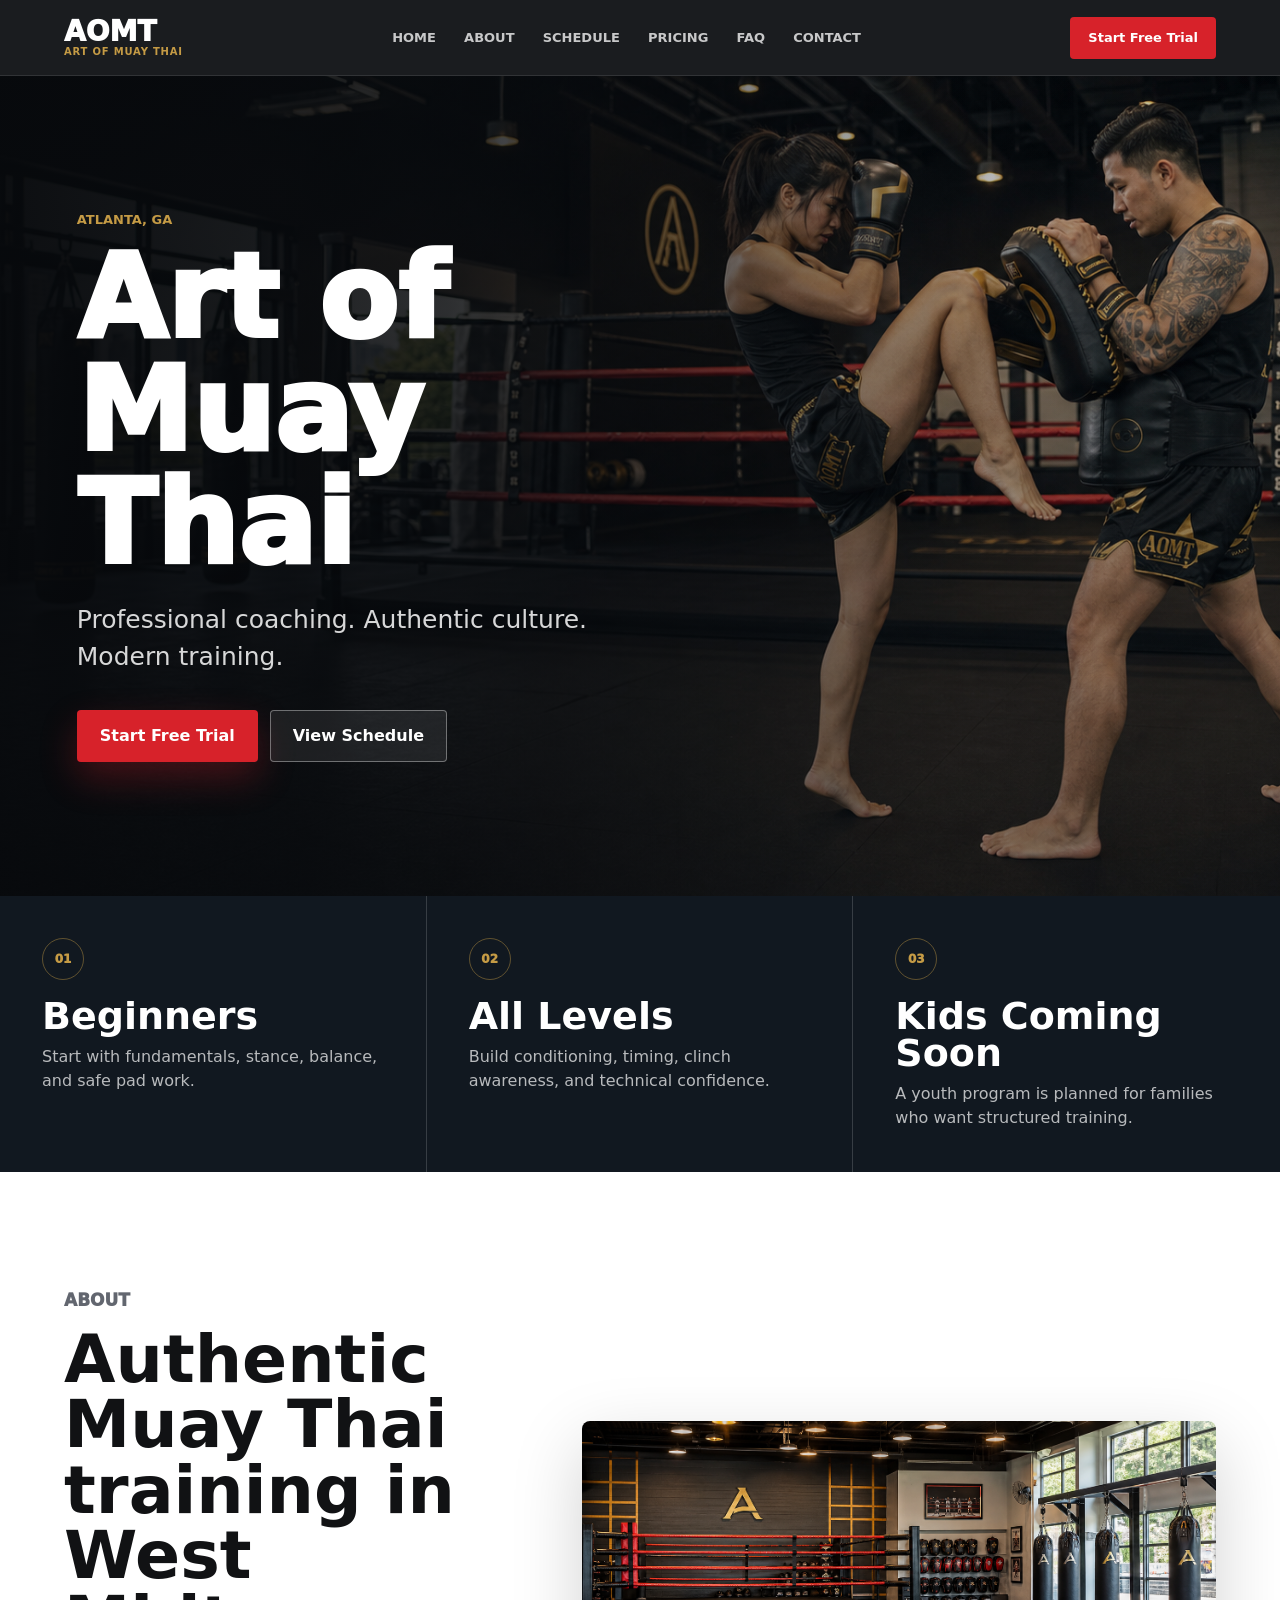
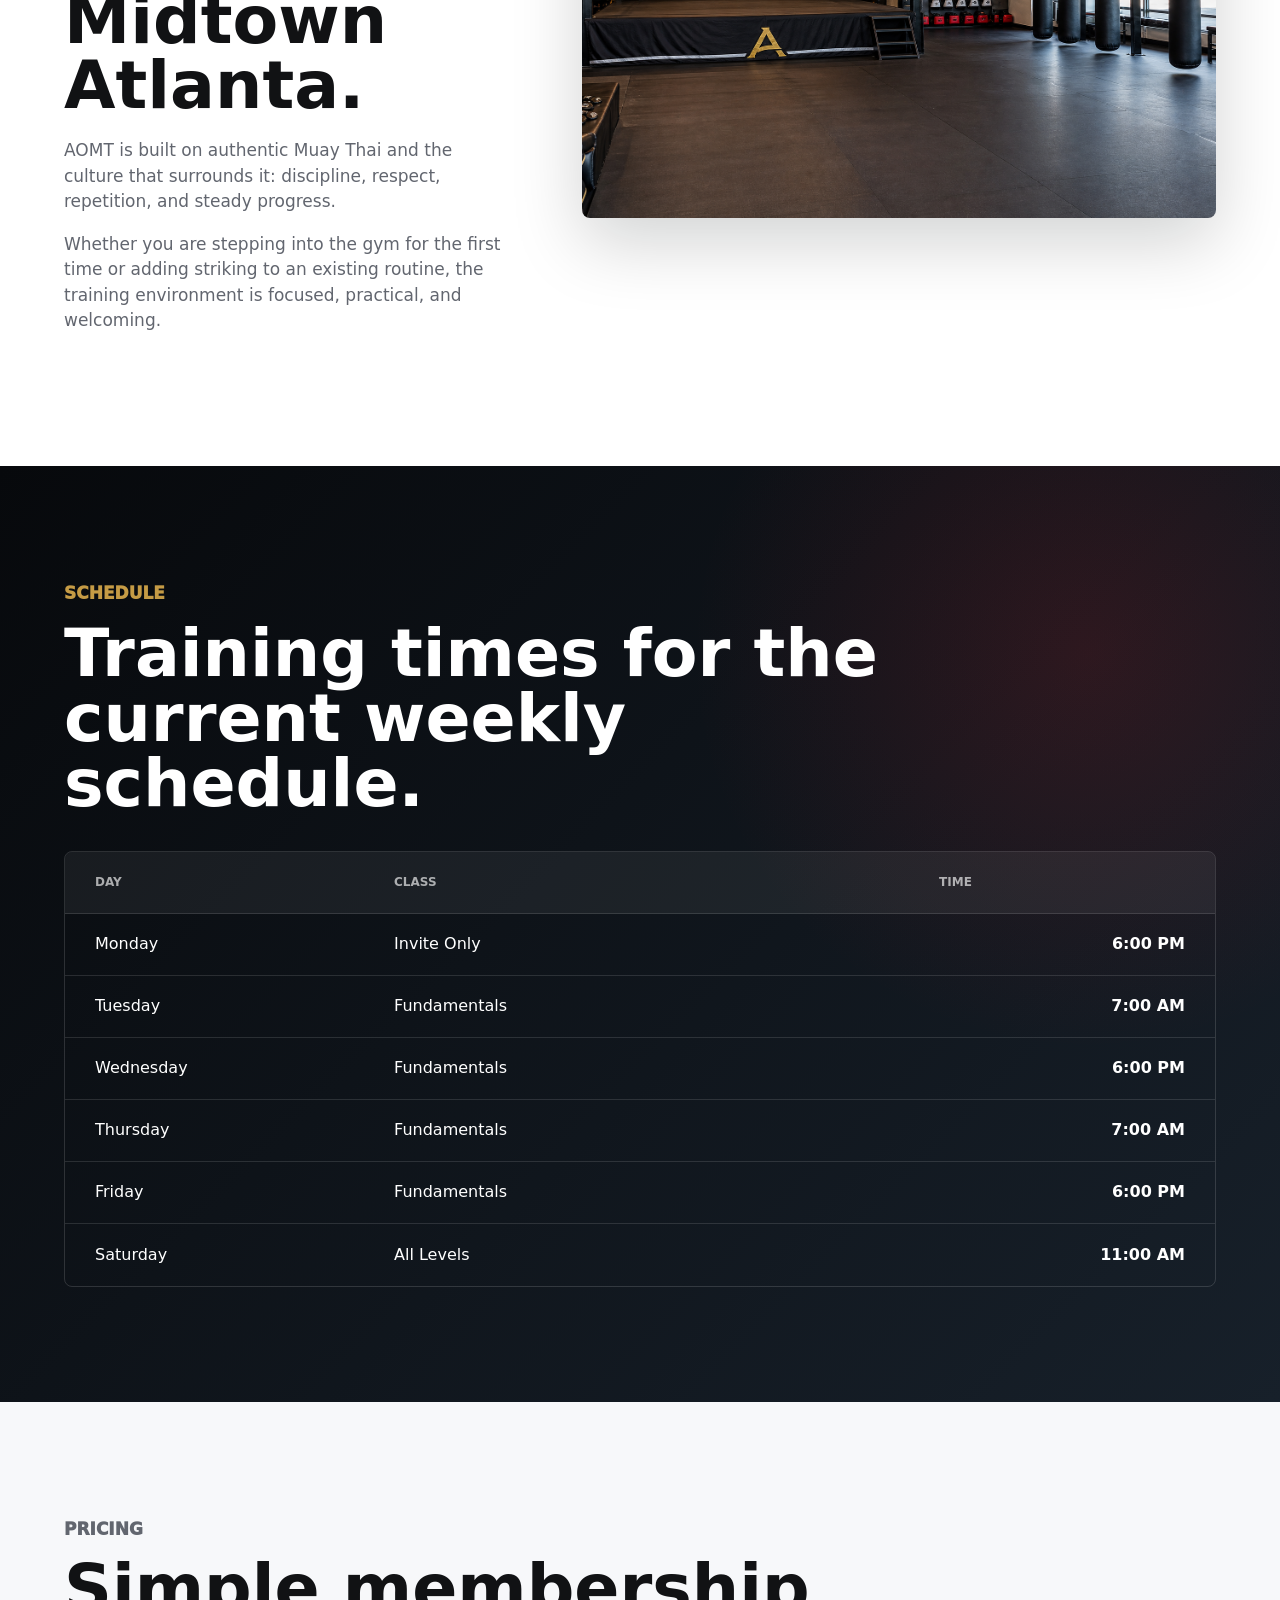
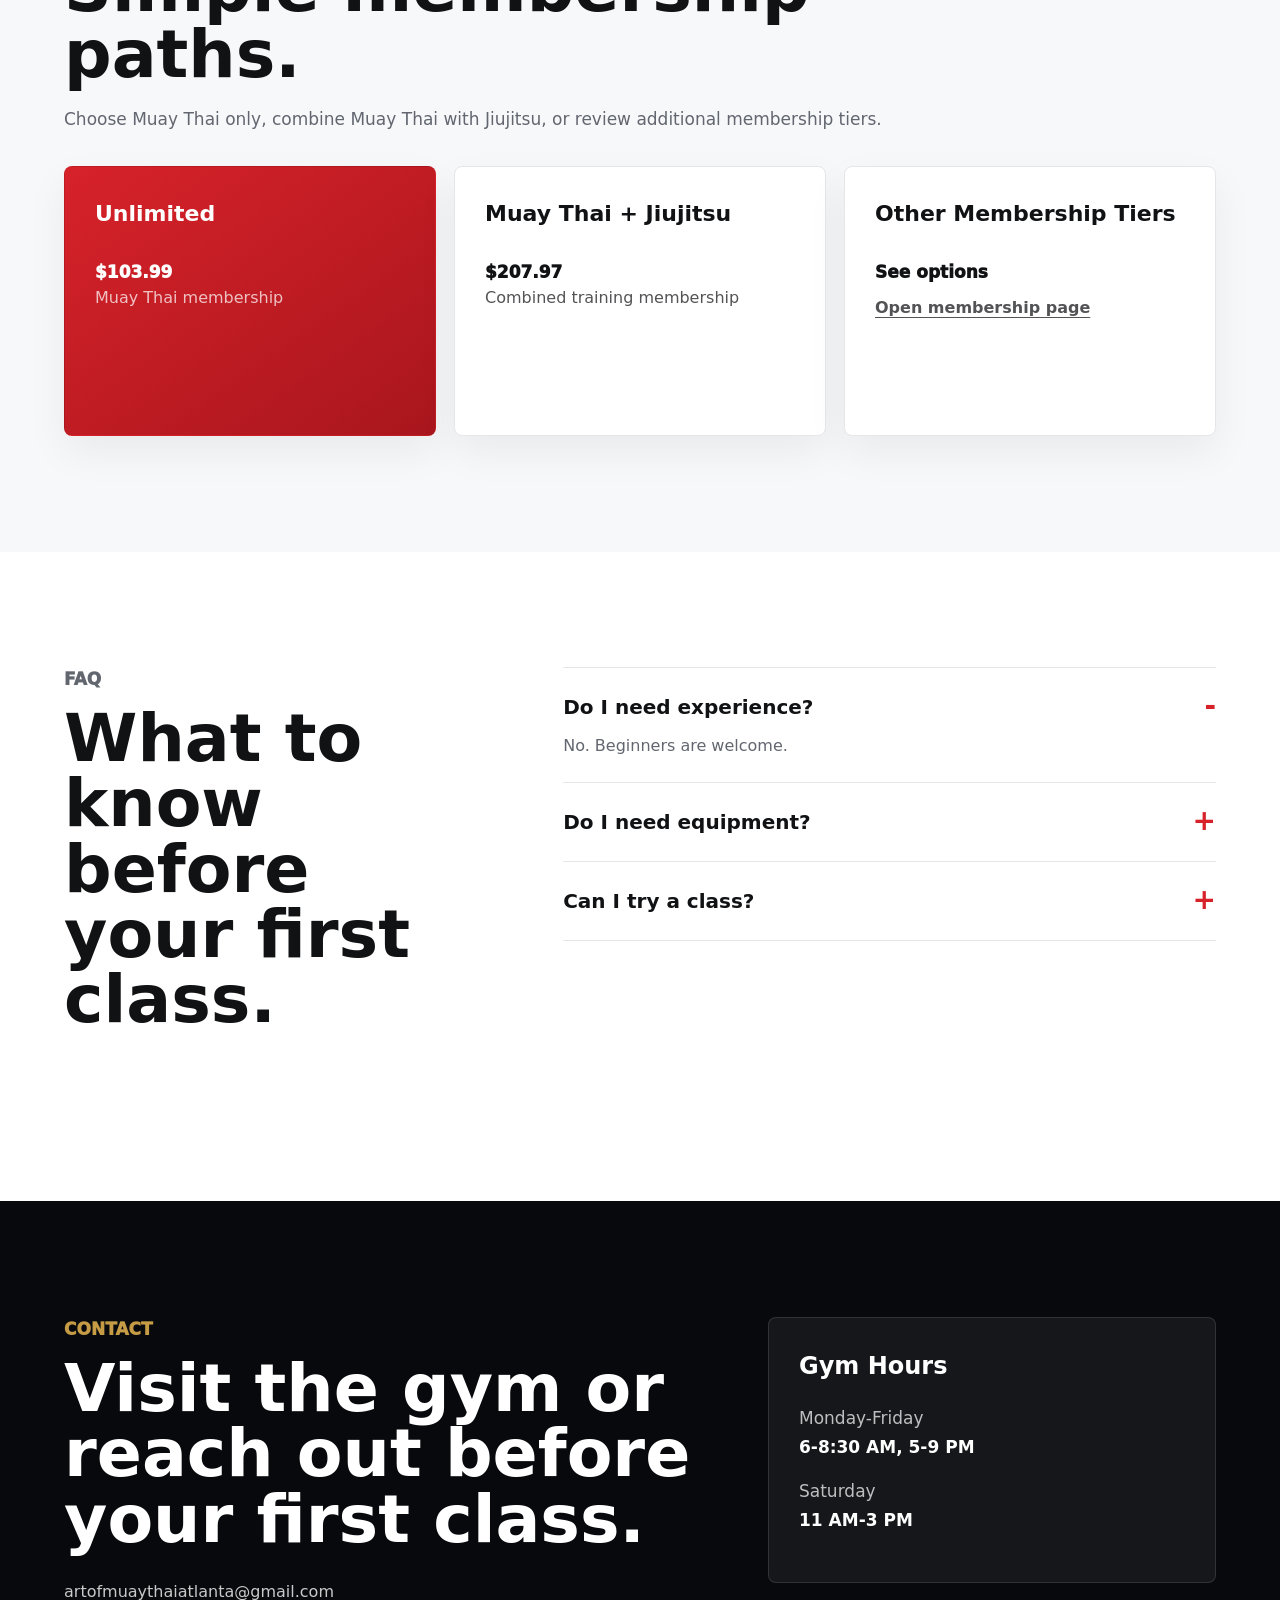
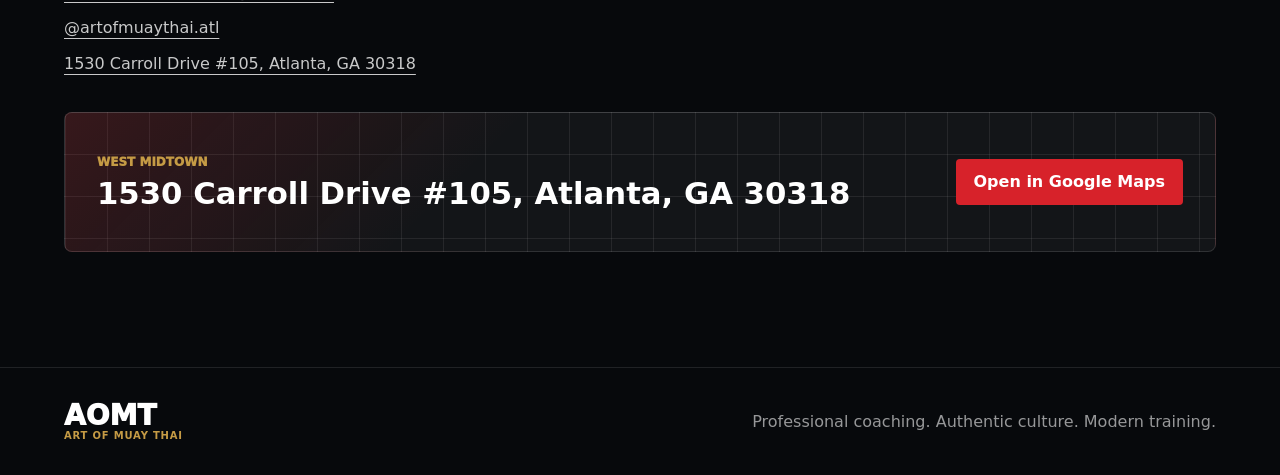
==== aomt-atlanta/index.html @ cd01ef22 "Add AOMT Atlanta mockup demo" ====
<!doctype html>
<html lang="en">
  <head>
    <meta charset="utf-8">
    <meta name="viewport" content="width=device-width, initial-scale=1">
    <title>AOMT | Art of Muay Thai Atlanta</title>
    <meta
      name="description"
      content="A polished one-page website concept for Art of Muay Thai in Atlanta."
    >
    <link rel="preload" href="./assets/aomt-hero.png" as="image">
    <link rel="stylesheet" href="./styles.css">
    <script defer src="./app.js"></script>
  </head>
  <body>
    <header class="site-header">
      <a class="brand" href="#home" aria-label="AOMT home">
        <span>AOMT</span>
        <small>Art of Muay Thai</small>
      </a>
      <nav class="site-nav" aria-label="Primary navigation">
        <a href="#home">Home</a>
        <a href="#about">About</a>
        <a href="#schedule">Schedule</a>
        <a href="#pricing">Pricing</a>
        <a href="#faq">FAQ</a>
        <a href="#contact">Contact</a>
      </nav>
      <a class="header-cta" href="mailto:artofmuaythaiatlanta@gmail.com?subject=Free%20Trial%20Class">
        Start Free Trial
      </a>
    </header>

    <main id="home">
      <section class="hero" aria-labelledby="hero-title">
        <img class="hero__image" src="./assets/aomt-hero.png" alt="Muay Thai athlete training with pads in a modern gym">
        <div class="hero__shade" aria-hidden="true"></div>
        <div class="hero__content">
          <p class="hero__location">Atlanta, GA</p>
          <h1 id="hero-title">Art of Muay Thai</h1>
          <p class="hero__copy">Professional coaching. Authentic culture. Modern training.</p>
          <div class="hero__actions">
            <a class="button button--primary" href="mailto:artofmuaythaiatlanta@gmail.com?subject=Free%20Trial%20Class">
              Start Free Trial
            </a>
            <a class="button button--secondary" href="#schedule">View Schedule</a>
          </div>
        </div>
      </section>

      <section class="program-strip" aria-label="Programs">
        <article>
          <span class="program-icon" aria-hidden="true">01</span>
          <h2>Beginners</h2>
          <p>Start with fundamentals, stance, balance, and safe pad work.</p>
        </article>
        <article>
          <span class="program-icon" aria-hidden="true">02</span>
          <h2>All Levels</h2>
          <p>Build conditioning, timing, clinch awareness, and technical confidence.</p>
        </article>
        <article>
          <span class="program-icon" aria-hidden="true">03</span>
          <h2>Kids Coming Soon</h2>
          <p>A youth program is planned for families who want structured training.</p>
        </article>
      </section>

      <section id="about" class="section section--about">
        <div class="section__copy">
          <p class="section-label">About</p>
          <h2>Authentic Muay Thai training in West Midtown Atlanta.</h2>
          <p>
            AOMT is built on authentic Muay Thai and the culture that surrounds it:
            discipline, respect, repetition, and steady progress.
          </p>
          <p>
            Whether you are stepping into the gym for the first time or adding
            striking to an existing routine, the training environment is focused,
            practical, and welcoming.
          </p>
        </div>
        <figure class="media-frame">
          <img src="./assets/aomt-facility.png" alt="Modern Muay Thai gym with ring, heavy bags, and training equipment">
        </figure>
      </section>

      <section id="schedule" class="section section--dark">
        <div class="section__intro">
          <p class="section-label">Schedule</p>
          <h2>Training times for the current weekly schedule.</h2>
        </div>
        <div class="schedule-table" role="table" aria-label="AOMT class schedule">
          <div role="row" class="schedule-table__head">
            <span role="columnheader">Day</span>
            <span role="columnheader">Class</span>
            <span role="columnheader">Time</span>
          </div>
          <div role="row"><span>Monday</span><span>Invite Only</span><strong>6:00 PM</strong></div>
          <div role="row"><span>Tuesday</span><span>Fundamentals</span><strong>7:00 AM</strong></div>
          <div role="row"><span>Wednesday</span><span>Fundamentals</span><strong>6:00 PM</strong></div>
          <div role="row"><span>Thursday</span><span>Fundamentals</span><strong>7:00 AM</strong></div>
          <div role="row"><span>Friday</span><span>Fundamentals</span><strong>6:00 PM</strong></div>
          <div role="row"><span>Saturday</span><span>All Levels</span><strong>11:00 AM</strong></div>
        </div>
      </section>

      <section id="pricing" class="section section--pricing">
        <div class="section__intro">
          <p class="section-label">Pricing</p>
          <h2>Simple membership paths.</h2>
          <p>Choose Muay Thai only, combine Muay Thai with Jiujitsu, or review additional membership tiers.</p>
        </div>
        <div class="pricing-grid">
          <article class="price-card price-card--featured">
            <h3>Unlimited</h3>
            <p class="price">$103.99</p>
            <span>Muay Thai membership</span>
          </article>
          <article class="price-card">
            <h3>Muay Thai + Jiujitsu</h3>
            <p class="price">$207.97</p>
            <span>Combined training membership</span>
          </article>
          <article class="price-card">
            <h3>Other Membership Tiers</h3>
            <p class="price price--link">See options</p>
            <a href="https://odysseyjiujitsu.wodify.com/OnlineSalesPage/Main?q=Memberships%7CLocationId%3D10611" target="_blank" rel="noreferrer">
              Open membership page
            </a>
          </article>
        </div>
      </section>

      <section id="faq" class="section section--faq">
        <div class="section__intro">
          <p class="section-label">FAQ</p>
          <h2>What to know before your first class.</h2>
        </div>
        <div class="faq-list">
          <button class="faq-item" type="button" aria-expanded="true">
            <span>Do I need experience?</span>
            <strong>No. Beginners are welcome.</strong>
          </button>
          <button class="faq-item" type="button" aria-expanded="false">
            <span>Do I need equipment?</span>
            <strong>Bring gloves and shin pads if you have them. The team can help you get started.</strong>
          </button>
          <button class="faq-item" type="button" aria-expanded="false">
            <span>Can I try a class?</span>
            <strong>Yes. The first class is free.</strong>
          </button>
        </div>
      </section>

      <section id="contact" class="section section--contact">
        <div class="contact-panel">
          <div>
            <p class="section-label">Contact</p>
            <h2>Visit the gym or reach out before your first class.</h2>
            <div class="contact-list">
              <a href="mailto:artofmuaythaiatlanta@gmail.com">artofmuaythaiatlanta@gmail.com</a>
              <a href="https://www.instagram.com/artofmuaythai.atl/" target="_blank" rel="noreferrer">@artofmuaythai.atl</a>
              <a href="https://maps.app.goo.gl/rZXQ2HNVbx4gJSd76" target="_blank" rel="noreferrer">
                1530 Carroll Drive #105, Atlanta, GA 30318
              </a>
            </div>
          </div>
          <div class="hours">
            <h3>Gym Hours</h3>
            <p><span>Monday-Friday</span><strong>6-8:30 AM, 5-9 PM</strong></p>
            <p><span>Saturday</span><strong>11 AM-3 PM</strong></p>
          </div>
        </div>
        <div class="location-card">
          <div>
            <span>West Midtown</span>
            <strong>1530 Carroll Drive #105, Atlanta, GA 30318</strong>
          </div>
          <a href="https://maps.app.goo.gl/rZXQ2HNVbx4gJSd76" target="_blank" rel="noreferrer">
            Open in Google Maps
          </a>
        </div>
      </section>
    </main>

    <footer class="site-footer">
      <a class="brand" href="#home">
        <span>AOMT</span>
        <small>Art of Muay Thai</small>
      </a>
      <p>Professional coaching. Authentic culture. Modern training.</p>
    </footer>
  </body>
</html>
---- aomt-atlanta/styles.css ----
:root {
  --ink: #111214;
  --muted: #62666f;
  --line: #e4e6ea;
  --white: #ffffff;
  --off-black: #07090c;
  --charcoal: #111820;
  --charcoal-2: #17202a;
  --red: #d7222a;
  --red-dark: #a9161d;
  --gold: #c59b45;
  --shadow: 0 24px 70px rgba(7, 9, 12, 0.18);
}

* {
  box-sizing: border-box;
}

html {
  scroll-behavior: smooth;
}

body {
  margin: 0;
  color: var(--ink);
  background: var(--white);
  font-family: Inter, ui-sans-serif, system-ui, -apple-system, BlinkMacSystemFont, "Segoe UI", sans-serif;
  line-height: 1.5;
}

body.no-scroll {
  overflow: hidden;
}

a {
  color: inherit;
  text-decoration: none;
}

img {
  display: block;
  max-width: 100%;
}

.site-header {
  position: sticky;
  top: 0;
  z-index: 20;
  display: grid;
  grid-template-columns: auto 1fr auto;
  align-items: center;
  gap: 28px;
  min-height: 76px;
  padding: 16px clamp(20px, 5vw, 72px);
  color: var(--white);
  background: rgba(7, 9, 12, 0.92);
  border-bottom: 1px solid rgba(255, 255, 255, 0.1);
  backdrop-filter: blur(16px);
}

.brand {
  display: inline-grid;
  gap: 1px;
  line-height: 1;
}

.brand span {
  font-size: 28px;
  font-weight: 950;
  letter-spacing: 0;
}

.brand small {
  color: var(--gold);
  font-size: 10px;
  font-weight: 800;
  letter-spacing: 0.08em;
  text-transform: uppercase;
}

.site-nav {
  display: flex;
  justify-content: center;
  gap: clamp(14px, 2.2vw, 30px);
  color: rgba(255, 255, 255, 0.76);
  font-size: 13px;
  font-weight: 750;
  text-transform: uppercase;
}

.site-nav a,
.header-cta,
.button {
  transition: color 160ms ease, background 160ms ease, border-color 160ms ease, transform 160ms ease;
}

.site-nav a:hover {
  color: var(--white);
}

.header-cta {
  display: inline-flex;
  align-items: center;
  justify-content: center;
  min-height: 42px;
  padding: 0 18px;
  border-radius: 4px;
  color: var(--white);
  background: var(--red);
  font-size: 13px;
  font-weight: 850;
  white-space: nowrap;
}

.header-cta:hover,
.button:hover {
  transform: translateY(-1px);
}

.hero {
  position: relative;
  isolation: isolate;
  min-height: min(820px, calc(100vh - 76px));
  display: grid;
  align-items: center;
  overflow: hidden;
  color: var(--white);
  background: var(--off-black);
}

.hero__image,
.hero__shade {
  position: absolute;
  inset: 0;
  width: 100%;
  height: 100%;
}

.hero__image {
  z-index: -3;
  object-fit: cover;
  object-position: center;
}

.hero__shade {
  z-index: -2;
  background:
    linear-gradient(90deg, rgba(7, 9, 12, 0.95) 0%, rgba(7, 9, 12, 0.78) 35%, rgba(7, 9, 12, 0.22) 73%, rgba(7, 9, 12, 0.1) 100%),
    linear-gradient(180deg, rgba(7, 9, 12, 0.08) 0%, rgba(7, 9, 12, 0.28) 100%);
}

.hero__content {
  width: min(680px, calc(100% - 40px));
  margin-left: clamp(20px, 6vw, 88px);
  padding-block: 80px;
}

.hero__location {
  margin: 0 0 12px;
  color: var(--gold);
  font-size: 13px;
  font-weight: 850;
  text-transform: uppercase;
}

h1,
h2,
h3,
p {
  margin-top: 0;
}

h1,
h2 {
  letter-spacing: 0;
  line-height: 0.98;
}

h1 {
  max-width: 640px;
  margin-bottom: 20px;
  font-size: clamp(58px, 9vw, 124px);
  font-weight: 950;
  text-wrap: balance;
}

.hero__copy {
  max-width: 540px;
  margin-bottom: 0;
  color: rgba(255, 255, 255, 0.84);
  font-size: clamp(19px, 2vw, 25px);
}

.hero__actions {
  display: flex;
  flex-wrap: wrap;
  gap: 12px;
  margin-top: 34px;
}

.button {
  display: inline-flex;
  align-items: center;
  justify-content: center;
  min-height: 52px;
  padding: 0 22px;
  border-radius: 4px;
  border: 1px solid transparent;
  font-weight: 900;
}

.button--primary {
  color: var(--white);
  background: var(--red);
  box-shadow: 0 16px 36px rgba(215, 34, 42, 0.28);
}

.button--secondary {
  color: var(--white);
  border-color: rgba(255, 255, 255, 0.36);
  background: rgba(255, 255, 255, 0.08);
}

.program-strip {
  display: grid;
  grid-template-columns: repeat(3, minmax(0, 1fr));
  background: var(--charcoal);
  color: var(--white);
}

.program-strip article {
  min-height: 184px;
  padding: clamp(26px, 4vw, 42px);
  border-right: 1px solid rgba(255, 255, 255, 0.16);
}

.program-strip article:last-child {
  border-right: 0;
}

.program-icon {
  display: inline-flex;
  align-items: center;
  justify-content: center;
  width: 42px;
  height: 42px;
  margin-bottom: 18px;
  color: var(--gold);
  border: 1px solid rgba(197, 155, 69, 0.44);
  border-radius: 50%;
  font-size: 12px;
  font-weight: 950;
}

.program-strip h2 {
  margin-bottom: 10px;
  font-size: clamp(26px, 3vw, 38px);
}

.program-strip p {
  max-width: 360px;
  margin-bottom: 0;
  color: rgba(255, 255, 255, 0.7);
}

.section {
  padding: clamp(64px, 9vw, 116px) clamp(20px, 5vw, 76px);
}

.section-label {
  margin-bottom: 14px;
  color: var(--red);
  font-size: 13px;
  font-weight: 950;
  text-transform: uppercase;
}

.section h2 {
  max-width: 820px;
  margin-bottom: 20px;
  font-size: clamp(38px, 5.2vw, 72px);
}

.section p {
  color: var(--muted);
  font-size: 17px;
}

.section__intro {
  max-width: 860px;
  margin-bottom: 34px;
}

.section--about {
  display: grid;
  grid-template-columns: minmax(280px, 0.82fr) minmax(360px, 1.18fr);
  align-items: center;
  gap: clamp(28px, 6vw, 84px);
}

.section__copy {
  max-width: 570px;
}

.media-frame {
  margin: 0;
  overflow: hidden;
  border-radius: 8px;
  box-shadow: var(--shadow);
}

.media-frame img {
  width: 100%;
  aspect-ratio: 16 / 10;
  object-fit: cover;
}

.section--dark {
  color: var(--white);
  background:
    radial-gradient(circle at 85% 20%, rgba(215, 34, 42, 0.15), rgba(215, 34, 42, 0) 30%),
    linear-gradient(135deg, var(--off-black), var(--charcoal-2));
}

.section--dark .section-label,
.section--dark h2 {
  color: var(--white);
}

.section--dark .section-label {
  color: var(--gold);
}

.schedule-table {
  overflow: hidden;
  border: 1px solid rgba(255, 255, 255, 0.14);
  border-radius: 8px;
}

.schedule-table > div {
  display: grid;
  grid-template-columns: 0.8fr 1.5fr 0.7fr;
  gap: 18px;
  min-height: 62px;
  align-items: center;
  padding: 0 clamp(16px, 3vw, 30px);
  border-bottom: 1px solid rgba(255, 255, 255, 0.12);
}

.schedule-table > div:last-child {
  border-bottom: 0;
}

.schedule-table__head {
  min-height: 48px;
  color: rgba(255, 255, 255, 0.64);
  background: rgba(255, 255, 255, 0.06);
  font-size: 12px;
  font-weight: 900;
  text-transform: uppercase;
}

.schedule-table strong {
  color: var(--white);
  text-align: right;
}

.section--pricing {
  background: #f7f8fa;
}

.pricing-grid {
  display: grid;
  grid-template-columns: repeat(3, minmax(0, 1fr));
  gap: 18px;
}

.price-card {
  min-height: 270px;
  padding: 30px;
  background: var(--white);
  border: 1px solid var(--line);
  border-radius: 8px;
  box-shadow: 0 16px 42px rgba(7, 9, 12, 0.06);
}

.price-card--featured {
  color: var(--white);
  background: linear-gradient(145deg, var(--red), var(--red-dark));
  border-color: transparent;
}

.price-card h3 {
  margin-bottom: 34px;
  font-size: 22px;
}

.price {
  margin-bottom: 6px;
  color: inherit;
  font-size: clamp(44px, 5vw, 64px);
  font-weight: 950;
  line-height: 0.95;
}

.price-card .price {
  color: inherit;
}

.price-card span,
.price-card a {
  color: currentColor;
  opacity: 0.72;
}

.price-card a {
  display: inline-flex;
  margin-top: 10px;
  font-weight: 850;
  text-decoration: underline;
  text-underline-offset: 4px;
}

.section--faq {
  display: grid;
  grid-template-columns: minmax(280px, 0.8fr) minmax(360px, 1.2fr);
  gap: clamp(28px, 5vw, 70px);
}

.faq-list {
  border-top: 1px solid var(--line);
}

.faq-item {
  width: 100%;
  padding: 24px 0;
  color: var(--ink);
  background: transparent;
  border: 0;
  border-bottom: 1px solid var(--line);
  font: inherit;
  text-align: left;
  cursor: pointer;
}

.faq-item span {
  display: block;
  position: relative;
  padding-right: 34px;
  font-weight: 900;
  font-size: 20px;
}

.faq-item span::after {
  content: "+";
  position: absolute;
  right: 0;
  top: 0;
  color: var(--red);
  font-size: 28px;
  line-height: 1;
}

.faq-item[aria-expanded="true"] span::after {
  content: "-";
}

.faq-item strong {
  display: none;
  max-width: 680px;
  margin-top: 12px;
  color: var(--muted);
  font-weight: 500;
}

.faq-item[aria-expanded="true"] strong {
  display: block;
}

.section--contact {
  color: var(--white);
  background: var(--off-black);
}

.contact-panel {
  display: grid;
  grid-template-columns: minmax(280px, 1.2fr) minmax(260px, 0.8fr);
  gap: 32px;
  margin-bottom: 36px;
}

.section--contact .section-label {
  color: var(--gold);
}

.section--contact h2 {
  color: var(--white);
}

.contact-list {
  display: grid;
  gap: 12px;
  margin-top: 28px;
}

.contact-list a {
  width: fit-content;
  color: rgba(255, 255, 255, 0.78);
  text-decoration: underline;
  text-underline-offset: 5px;
}

.hours {
  padding: 30px;
  align-self: start;
  background: rgba(255, 255, 255, 0.06);
  border: 1px solid rgba(255, 255, 255, 0.12);
  border-radius: 8px;
}

.hours h3 {
  margin-bottom: 22px;
  font-size: 24px;
}

.hours p {
  display: grid;
  gap: 4px;
  margin-bottom: 18px;
  color: rgba(255, 255, 255, 0.72);
}

.hours strong {
  color: var(--white);
}

.location-card {
  display: flex;
  align-items: center;
  justify-content: space-between;
  gap: 24px;
  min-height: 140px;
  padding: 28px 32px;
  color: var(--white);
  background:
    linear-gradient(135deg, rgba(215, 34, 42, 0.18), rgba(215, 34, 42, 0) 36%),
    linear-gradient(90deg, rgba(255, 255, 255, 0.08) 1px, transparent 1px),
    linear-gradient(0deg, rgba(255, 255, 255, 0.08) 1px, transparent 1px),
    rgba(255, 255, 255, 0.05);
  background-size: auto, 42px 42px, 42px 42px, auto;
  border: 1px solid rgba(255, 255, 255, 0.12);
  border-radius: 8px;
}

.location-card span,
.location-card strong {
  display: block;
}

.location-card span {
  margin-bottom: 6px;
  color: var(--gold);
  font-size: 12px;
  font-weight: 950;
  text-transform: uppercase;
}

.location-card strong {
  font-size: clamp(20px, 2.4vw, 34px);
  line-height: 1.1;
}

.location-card a {
  display: inline-flex;
  align-items: center;
  justify-content: center;
  min-height: 46px;
  padding: 0 18px;
  color: var(--white);
  background: var(--red);
  border-radius: 4px;
  font-weight: 900;
  white-space: nowrap;
}

.site-footer {
  display: flex;
  align-items: center;
  justify-content: space-between;
  gap: 24px;
  min-height: 108px;
  padding: 28px clamp(20px, 5vw, 76px);
  color: var(--white);
  background: var(--off-black);
  border-top: 1px solid rgba(255, 255, 255, 0.1);
}

.site-footer p {
  margin: 0;
  color: rgba(255, 255, 255, 0.58);
}

@media (max-width: 920px) {
  .site-header {
    grid-template-columns: 1fr auto;
  }

  .site-nav {
    order: 3;
    grid-column: 1 / -1;
    justify-content: flex-start;
    overflow-x: auto;
    padding-bottom: 2px;
  }

  .hero {
    min-height: 720px;
  }

  .hero__image {
    object-position: 62% center;
  }

  .program-strip,
  .section--about,
  .section--faq,
  .contact-panel,
  .pricing-grid {
    grid-template-columns: 1fr;
  }

  .program-strip article {
    border-right: 0;
    border-bottom: 1px solid rgba(255, 255, 255, 0.16);
  }

  .program-strip article:last-child {
    border-bottom: 0;
  }
}

@media (max-width: 640px) {
  .site-header {
    min-height: 72px;
    gap: 14px;
  }

  .brand span {
    font-size: 24px;
  }

  .header-cta {
    min-height: 38px;
    padding-inline: 12px;
    font-size: 12px;
  }

  .site-nav {
    display: grid;
    grid-template-columns: repeat(3, minmax(0, 1fr));
    width: 100%;
    gap: 10px 14px;
    font-size: 12px;
    overflow: visible;
  }

  .site-nav a {
    min-width: 0;
    white-space: nowrap;
  }

  .hero {
    min-height: 680px;
  }

  .hero__shade {
    background:
      linear-gradient(90deg, rgba(7, 9, 12, 0.92) 0%, rgba(7, 9, 12, 0.74) 55%, rgba(7, 9, 12, 0.42) 100%),
      linear-gradient(180deg, rgba(7, 9, 12, 0.12) 0%, rgba(7, 9, 12, 0.32) 100%);
  }

  .hero__content {
    width: calc(100% - 36px);
    margin-left: 18px;
  }

  h1 {
    font-size: clamp(50px, 15vw, 78px);
  }

  .button {
    width: 100%;
  }

  .schedule-table > div {
    grid-template-columns: 1fr;
    gap: 4px;
    padding-block: 16px;
  }

  .schedule-table strong {
    text-align: left;
  }

  .schedule-table__head {
    display: none !important;
  }

  .price-card {
    min-height: 220px;
  }

  .location-card {
    display: grid;
    padding: 24px;
  }

  .site-footer {
    display: grid;
  }
}
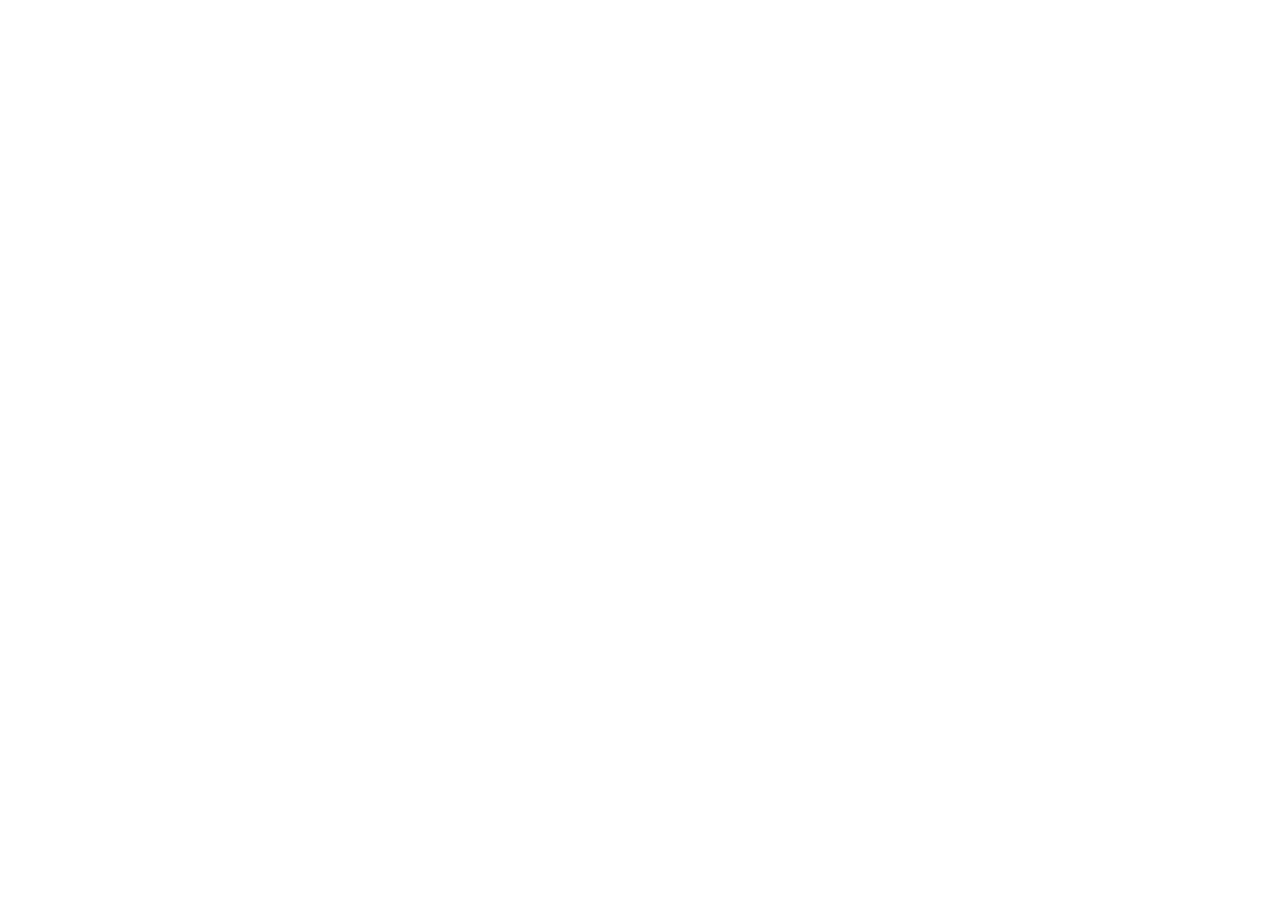
==== commit 2f5c039f: "chore: move AOMT site out of Yellow Lotus repo" ====
--- a/aomt-atlanta/index.html
+++ b/aomt-atlanta/index.html
@@ -3,193 +3,19 @@
   <head>
     <meta charset="utf-8">
     <meta name="viewport" content="width=device-width, initial-scale=1">
-    <title>AOMT | Art of Muay Thai Atlanta</title>
-    <meta
-      name="description"
-      content="A polished one-page website concept for Art of Muay Thai in Atlanta."
-    >
-    <link rel="preload" href="./assets/aomt-hero.png" as="image">
-    <link rel="stylesheet" href="./styles.css">
-    <script defer src="./app.js"></script>
+    <meta http-equiv="refresh" content="0; url=https://art-of-muay-thai.vercel.app/">
+    <link rel="canonical" href="https://art-of-muay-thai.vercel.app/">
+    <title>Redirecting to The Art of Muay Thai</title>
+    <style>
+      body { margin: 0; min-height: 100vh; display: grid; place-items: center; font-family: system-ui, -apple-system, BlinkMacSystemFont, "Segoe UI", sans-serif; background: #07090c; color: #fff; }
+      main { width: min(560px, calc(100% - 40px)); text-align: center; }
+      a { color: #d8b468; }
+    </style>
   </head>
   <body>
-    <header class="site-header">
-      <a class="brand" href="#home" aria-label="AOMT home">
-        <span>AOMT</span>
-        <small>Art of Muay Thai</small>
-      </a>
-      <nav class="site-nav" aria-label="Primary navigation">
-        <a href="#home">Home</a>
-        <a href="#about">About</a>
-        <a href="#schedule">Schedule</a>
-        <a href="#pricing">Pricing</a>
-        <a href="#faq">FAQ</a>
-        <a href="#contact">Contact</a>
-      </nav>
-      <a class="header-cta" href="mailto:artofmuaythaiatlanta@gmail.com?subject=Free%20Trial%20Class">
-        Start Free Trial
-      </a>
-    </header>
-
-    <main id="home">
-      <section class="hero" aria-labelledby="hero-title">
-        <img class="hero__image" src="./assets/aomt-hero.png" alt="Muay Thai athlete training with pads in a modern gym">
-        <div class="hero__shade" aria-hidden="true"></div>
-        <div class="hero__content">
-          <p class="hero__location">Atlanta, GA</p>
-          <h1 id="hero-title">Art of Muay Thai</h1>
-          <p class="hero__copy">Professional coaching. Authentic culture. Modern training.</p>
-          <div class="hero__actions">
-            <a class="button button--primary" href="mailto:artofmuaythaiatlanta@gmail.com?subject=Free%20Trial%20Class">
-              Start Free Trial
-            </a>
-            <a class="button button--secondary" href="#schedule">View Schedule</a>
-          </div>
-        </div>
-      </section>
-
-      <section class="program-strip" aria-label="Programs">
-        <article>
-          <span class="program-icon" aria-hidden="true">01</span>
-          <h2>Beginners</h2>
-          <p>Start with fundamentals, stance, balance, and safe pad work.</p>
-        </article>
-        <article>
-          <span class="program-icon" aria-hidden="true">02</span>
-          <h2>All Levels</h2>
-          <p>Build conditioning, timing, clinch awareness, and technical confidence.</p>
-        </article>
-        <article>
-          <span class="program-icon" aria-hidden="true">03</span>
-          <h2>Kids Coming Soon</h2>
-          <p>A youth program is planned for families who want structured training.</p>
-        </article>
-      </section>
-
-      <section id="about" class="section section--about">
-        <div class="section__copy">
-          <p class="section-label">About</p>
-          <h2>Authentic Muay Thai training in West Midtown Atlanta.</h2>
-          <p>
-            AOMT is built on authentic Muay Thai and the culture that surrounds it:
-            discipline, respect, repetition, and steady progress.
-          </p>
-          <p>
-            Whether you are stepping into the gym for the first time or adding
-            striking to an existing routine, the training environment is focused,
-            practical, and welcoming.
-          </p>
-        </div>
-        <figure class="media-frame">
-          <img src="./assets/aomt-facility.png" alt="Modern Muay Thai gym with ring, heavy bags, and training equipment">
-        </figure>
-      </section>
-
-      <section id="schedule" class="section section--dark">
-        <div class="section__intro">
-          <p class="section-label">Schedule</p>
-          <h2>Training times for the current weekly schedule.</h2>
-        </div>
-        <div class="schedule-table" role="table" aria-label="AOMT class schedule">
-          <div role="row" class="schedule-table__head">
-            <span role="columnheader">Day</span>
-            <span role="columnheader">Class</span>
-            <span role="columnheader">Time</span>
-          </div>
-          <div role="row"><span>Monday</span><span>Invite Only</span><strong>6:00 PM</strong></div>
-          <div role="row"><span>Tuesday</span><span>Fundamentals</span><strong>7:00 AM</strong></div>
-          <div role="row"><span>Wednesday</span><span>Fundamentals</span><strong>6:00 PM</strong></div>
-          <div role="row"><span>Thursday</span><span>Fundamentals</span><strong>7:00 AM</strong></div>
-          <div role="row"><span>Friday</span><span>Fundamentals</span><strong>6:00 PM</strong></div>
-          <div role="row"><span>Saturday</span><span>All Levels</span><strong>11:00 AM</strong></div>
-        </div>
-      </section>
-
-      <section id="pricing" class="section section--pricing">
-        <div class="section__intro">
-          <p class="section-label">Pricing</p>
-          <h2>Simple membership paths.</h2>
-          <p>Choose Muay Thai only, combine Muay Thai with Jiujitsu, or review additional membership tiers.</p>
-        </div>
-        <div class="pricing-grid">
-          <article class="price-card price-card--featured">
-            <h3>Unlimited</h3>
-            <p class="price">$103.99</p>
-            <span>Muay Thai membership</span>
-          </article>
-          <article class="price-card">
-            <h3>Muay Thai + Jiujitsu</h3>
-            <p class="price">$207.97</p>
-            <span>Combined training membership</span>
-          </article>
-          <article class="price-card">
-            <h3>Other Membership Tiers</h3>
-            <p class="price price--link">See options</p>
-            <a href="https://odysseyjiujitsu.wodify.com/OnlineSalesPage/Main?q=Memberships%7CLocationId%3D10611" target="_blank" rel="noreferrer">
-              Open membership page
-            </a>
-          </article>
-        </div>
-      </section>
-
-      <section id="faq" class="section section--faq">
-        <div class="section__intro">
-          <p class="section-label">FAQ</p>
-          <h2>What to know before your first class.</h2>
-        </div>
-        <div class="faq-list">
-          <button class="faq-item" type="button" aria-expanded="true">
-            <span>Do I need experience?</span>
-            <strong>No. Beginners are welcome.</strong>
-          </button>
-          <button class="faq-item" type="button" aria-expanded="false">
-            <span>Do I need equipment?</span>
-            <strong>Bring gloves and shin pads if you have them. The team can help you get started.</strong>
-          </button>
-          <button class="faq-item" type="button" aria-expanded="false">
-            <span>Can I try a class?</span>
-            <strong>Yes. The first class is free.</strong>
-          </button>
-        </div>
-      </section>
-
-      <section id="contact" class="section section--contact">
-        <div class="contact-panel">
-          <div>
-            <p class="section-label">Contact</p>
-            <h2>Visit the gym or reach out before your first class.</h2>
-            <div class="contact-list">
-              <a href="mailto:artofmuaythaiatlanta@gmail.com">artofmuaythaiatlanta@gmail.com</a>
-              <a href="https://www.instagram.com/artofmuaythai.atl/" target="_blank" rel="noreferrer">@artofmuaythai.atl</a>
-              <a href="https://maps.app.goo.gl/rZXQ2HNVbx4gJSd76" target="_blank" rel="noreferrer">
-                1530 Carroll Drive #105, Atlanta, GA 30318
-              </a>
-            </div>
-          </div>
-          <div class="hours">
-            <h3>Gym Hours</h3>
-            <p><span>Monday-Friday</span><strong>6-8:30 AM, 5-9 PM</strong></p>
-            <p><span>Saturday</span><strong>11 AM-3 PM</strong></p>
-          </div>
-        </div>
-        <div class="location-card">
-          <div>
-            <span>West Midtown</span>
-            <strong>1530 Carroll Drive #105, Atlanta, GA 30318</strong>
-          </div>
-          <a href="https://maps.app.goo.gl/rZXQ2HNVbx4gJSd76" target="_blank" rel="noreferrer">
-            Open in Google Maps
-          </a>
-        </div>
-      </section>
+    <main>
+      <p>The Art of Muay Thai now lives in its own standalone repository and deployment.</p>
+      <p><a href="https://art-of-muay-thai.vercel.app/">Open The Art of Muay Thai website</a></p>
     </main>
-
-    <footer class="site-footer">
-      <a class="brand" href="#home">
-        <span>AOMT</span>
-        <small>Art of Muay Thai</small>
-      </a>
-      <p>Professional coaching. Authentic culture. Modern training.</p>
-    </footer>
   </body>
 </html>
